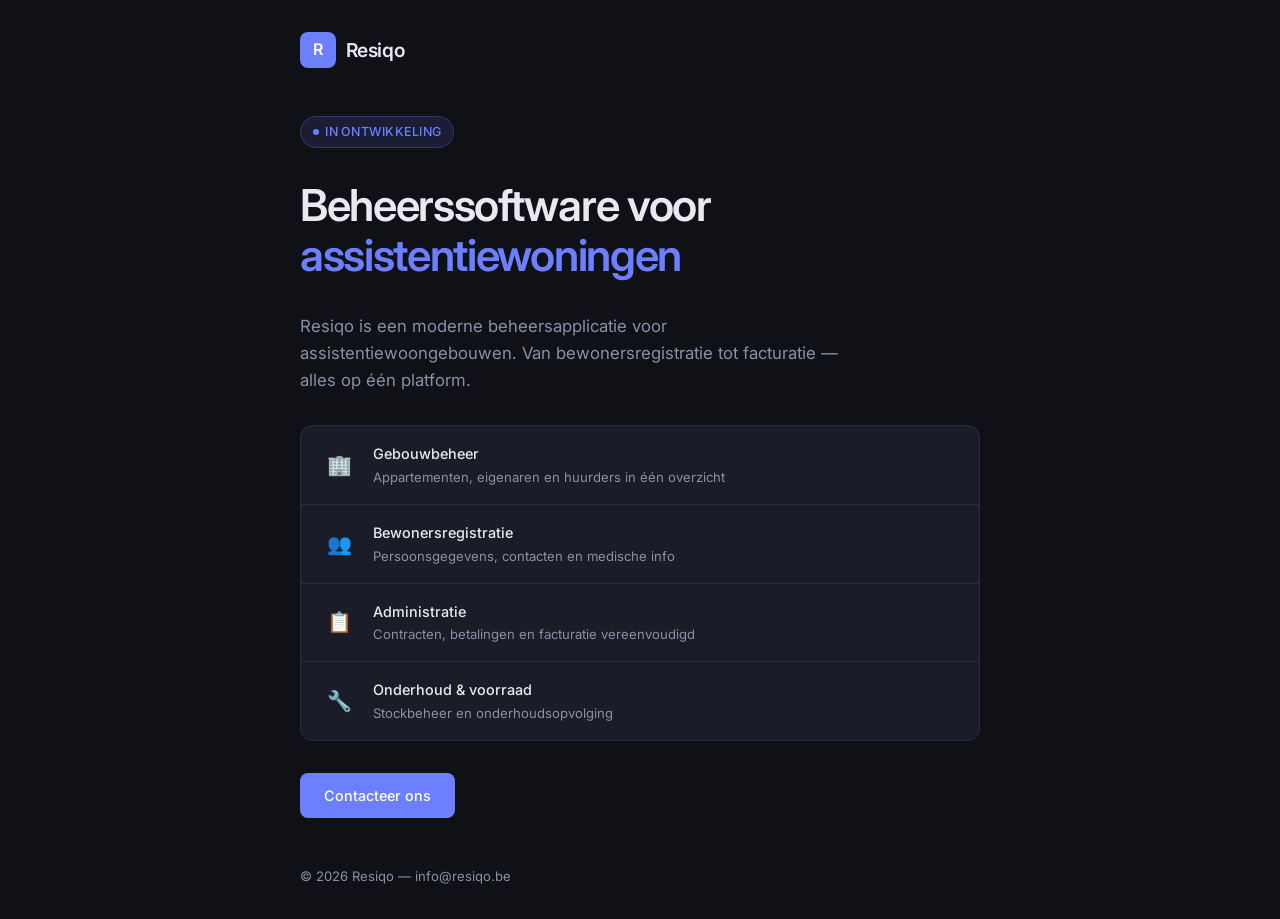
==== index.html @ 81315fbe "feat: initial landing page â Cloudflare Workers static site" ====
<!DOCTYPE html>
<html lang="nl">
<head>
  <meta charset="UTF-8" />
  <meta name="viewport" content="width=device-width, initial-scale=1.0" />
  <meta name="description" content="Resiqo — Beheerssoftware voor assistentiewoningen. Binnenkort beschikbaar." />
  <title>Resiqo</title>
  <link rel="preconnect" href="https://fonts.googleapis.com" />
  <link rel="preconnect" href="https://fonts.gstatic.com" crossorigin />
  <link href="https://fonts.googleapis.com/css2?family=Inter:wght@300;400;500;600&display=swap" rel="stylesheet" />
  <link rel="stylesheet" href="style.css" />
</head>
<body>
  <div class="container">
    <header>
      <div class="logo">
        <span class="logo-mark">R</span>
        <span class="logo-text">Resiqo</span>
      </div>
    </header>

    <main>
      <div class="badge">In ontwikkeling</div>
      <h1>Beheerssoftware voor<br /><span class="accent">assistentiewoningen</span></h1>
      <p class="subtitle">
        Resiqo is een moderne beheersapplicatie voor assistentiewoongebouwen.
        Van bewonersregistratie tot facturatie — alles op één platform.
      </p>

      <div class="features">
        <div class="feature">
          <div class="feature-icon">🏢</div>
          <div class="feature-text">
            <strong>Gebouwbeheer</strong>
            <span>Appartementen, eigenaren en huurders in één overzicht</span>
          </div>
        </div>
        <div class="feature">
          <div class="feature-icon">👥</div>
          <div class="feature-text">
            <strong>Bewonersregistratie</strong>
            <span>Persoonsgegevens, contacten en medische info</span>
          </div>
        </div>
        <div class="feature">
          <div class="feature-icon">📋</div>
          <div class="feature-text">
            <strong>Administratie</strong>
            <span>Contracten, betalingen en facturatie vereenvoudigd</span>
          </div>
        </div>
        <div class="feature">
          <div class="feature-icon">🔧</div>
          <div class="feature-text">
            <strong>Onderhoud & voorraad</strong>
            <span>Stockbeheer en onderhoudsopvolging</span>
          </div>
        </div>
      </div>

      <div class="cta">
        <a href="mailto:info@resiqo.be" class="btn">Contacteer ons</a>
      </div>
    </main>

    <footer>
      <p>&copy; 2026 Resiqo &mdash; <a href="mailto:info@resiqo.be">info@resiqo.be</a></p>
    </footer>
  </div>
</body>
</html>
---- style.css ----
*, *::before, *::after {
  box-sizing: border-box;
  margin: 0;
  padding: 0;
}

:root {
  --color-bg: #0f1117;
  --color-surface: #1a1d27;
  --color-border: #2a2d3a;
  --color-accent: #6c7fff;
  --color-accent-soft: rgba(108, 127, 255, 0.12);
  --color-text: #e8eaf0;
  --color-muted: #8b8fa8;
  --font: 'Inter', system-ui, sans-serif;
  --radius: 12px;
}

body {
  font-family: var(--font);
  background: var(--color-bg);
  color: var(--color-text);
  min-height: 100dvh;
  display: flex;
  align-items: center;
  justify-content: center;
  padding: 2rem 1rem;
  line-height: 1.6;
}

.container {
  max-width: 680px;
  width: 100%;
  display: flex;
  flex-direction: column;
  gap: 3rem;
}

/* Header */
header {
  display: flex;
  align-items: center;
}

.logo {
  display: flex;
  align-items: center;
  gap: 0.6rem;
}

.logo-mark {
  width: 36px;
  height: 36px;
  background: var(--color-accent);
  border-radius: 8px;
  display: flex;
  align-items: center;
  justify-content: center;
  font-weight: 600;
  font-size: 1rem;
  color: #fff;
  flex-shrink: 0;
}

.logo-text {
  font-size: 1.2rem;
  font-weight: 600;
  letter-spacing: -0.02em;
}

/* Main */
main {
  display: flex;
  flex-direction: column;
  gap: 2rem;
}

.badge {
  display: inline-flex;
  align-items: center;
  gap: 0.4rem;
  background: var(--color-accent-soft);
  border: 1px solid rgba(108, 127, 255, 0.25);
  color: var(--color-accent);
  font-size: 0.78rem;
  font-weight: 500;
  padding: 0.3rem 0.75rem;
  border-radius: 999px;
  width: fit-content;
  letter-spacing: 0.02em;
  text-transform: uppercase;
}

.badge::before {
  content: '';
  width: 6px;
  height: 6px;
  border-radius: 50%;
  background: var(--color-accent);
  animation: pulse 2s ease-in-out infinite;
}

@keyframes pulse {
  0%, 100% { opacity: 1; }
  50% { opacity: 0.3; }
}

h1 {
  font-size: clamp(2rem, 5vw, 2.75rem);
  font-weight: 600;
  line-height: 1.15;
  letter-spacing: -0.03em;
}

.accent {
  color: var(--color-accent);
}

.subtitle {
  color: var(--color-muted);
  font-size: 1.05rem;
  max-width: 540px;
}

/* Features */
.features {
  display: flex;
  flex-direction: column;
  gap: 0;
  border: 1px solid var(--color-border);
  border-radius: var(--radius);
  overflow: hidden;
  background: var(--color-surface);
}

.feature {
  display: flex;
  align-items: center;
  gap: 1rem;
  padding: 1rem 1.25rem;
  border-bottom: 1px solid var(--color-border);
}

.feature:last-child {
  border-bottom: none;
}

.feature-icon {
  font-size: 1.25rem;
  flex-shrink: 0;
  width: 36px;
  text-align: center;
}

.feature-text {
  display: flex;
  flex-direction: column;
  gap: 0.1rem;
}

.feature-text strong {
  font-size: 0.9rem;
  font-weight: 500;
}

.feature-text span {
  font-size: 0.82rem;
  color: var(--color-muted);
}

/* CTA */
.cta {
  display: flex;
}

.btn {
  display: inline-flex;
  align-items: center;
  background: var(--color-accent);
  color: #fff;
  text-decoration: none;
  font-size: 0.9rem;
  font-weight: 500;
  padding: 0.7rem 1.5rem;
  border-radius: 8px;
  transition: opacity 0.15s;
}

.btn:hover {
  opacity: 0.85;
}

/* Footer */
footer {
  color: var(--color-muted);
  font-size: 0.82rem;
}

footer a {
  color: var(--color-muted);
  text-decoration: none;
}

footer a:hover {
  color: var(--color-text);
}
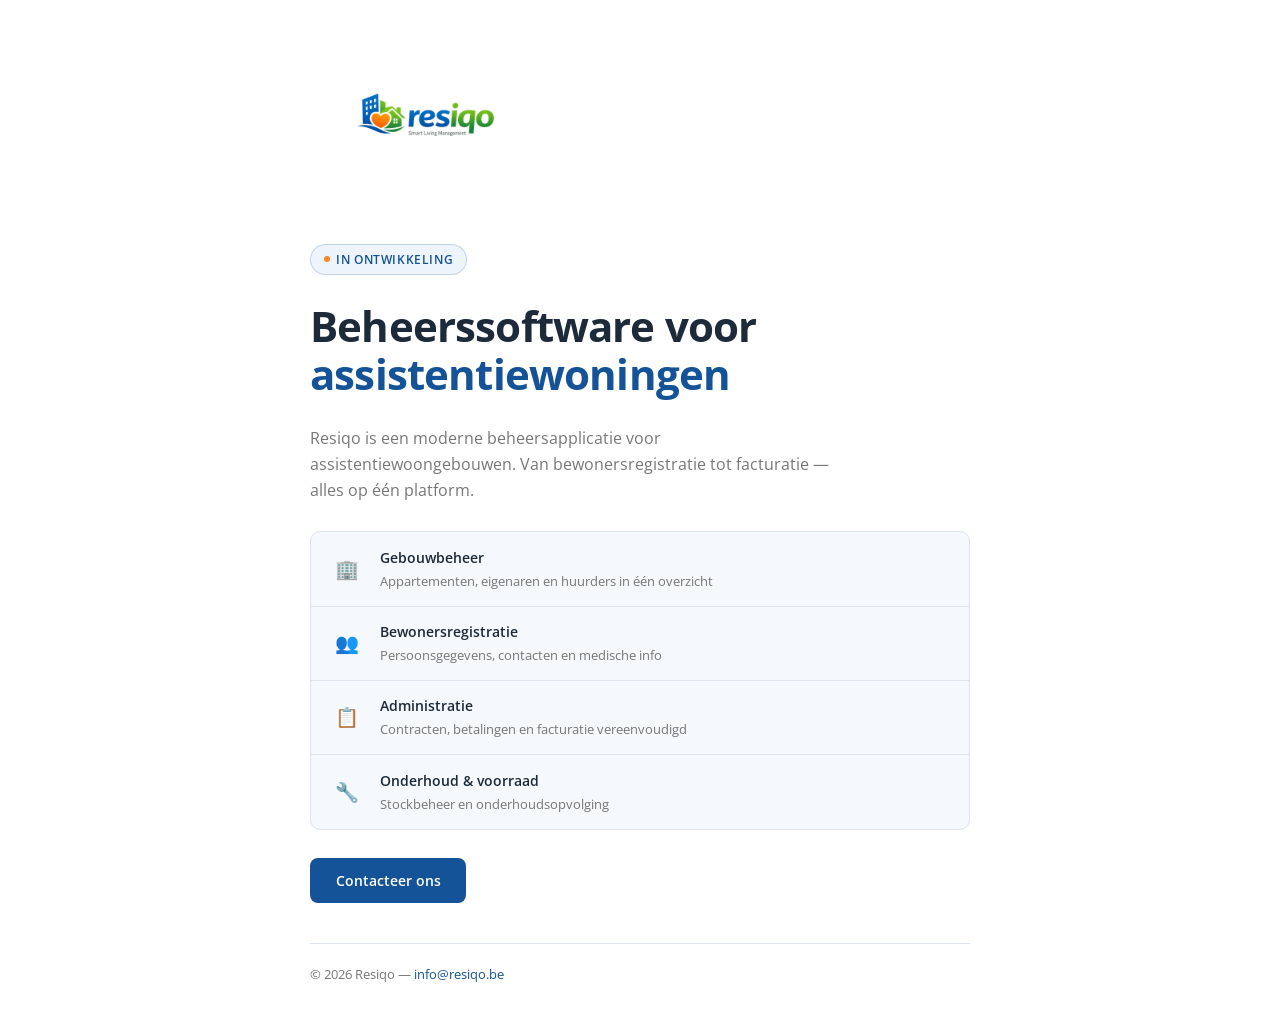
==== commit 65fb9f91: "feat: light theme with actual Resiqo brand colors and logo (#1)" ====
--- a/index.html
+++ b/index.html
@@ -3,20 +3,17 @@
 <head>
   <meta charset="UTF-8" />
   <meta name="viewport" content="width=device-width, initial-scale=1.0" />
-  <meta name="description" content="Resiqo — Beheerssoftware voor assistentiewoningen. Binnenkort beschikbaar." />
-  <title>Resiqo</title>
+  <meta name="description" content="Resiqo — Smart Living Management. Beheerssoftware voor assistentiewoningen. Binnenkort beschikbaar." />
+  <title>Resiqo — Smart Living Management</title>
   <link rel="preconnect" href="https://fonts.googleapis.com" />
   <link rel="preconnect" href="https://fonts.gstatic.com" crossorigin />
-  <link href="https://fonts.googleapis.com/css2?family=Inter:wght@300;400;500;600&display=swap" rel="stylesheet" />
+  <link href="https://fonts.googleapis.com/css2?family=Open+Sans:wght@300;400;600;700&display=swap" rel="stylesheet" />
   <link rel="stylesheet" href="style.css" />
 </head>
 <body>
   <div class="container">
     <header>
-      <div class="logo">
-        <span class="logo-mark">R</span>
-        <span class="logo-text">Resiqo</span>
-      </div>
+      <img src="logo.png" alt="Resiqo" class="logo" width="300" height="205" />
     </header>
 
     <main>
@@ -52,7 +49,7 @@
         <div class="feature">
           <div class="feature-icon">🔧</div>
           <div class="feature-text">
-            <strong>Onderhoud & voorraad</strong>
+            <strong>Onderhoud &amp; voorraad</strong>
             <span>Stockbeheer en onderhoudsopvolging</span>
           </div>
         </div>
--- a/style.css
+++ b/style.css
@@ -5,89 +5,75 @@
 }
 
 :root {
-  --color-bg: #0f1117;
-  --color-surface: #1a1d27;
-  --color-border: #2a2d3a;
-  --color-accent: #6c7fff;
-  --color-accent-soft: rgba(108, 127, 255, 0.12);
-  --color-text: #e8eaf0;
-  --color-muted: #8b8fa8;
-  --font: 'Inter', system-ui, sans-serif;
-  --radius: 12px;
+  --blue:        #145397;
+  --blue-light:  #1a6bbf;
+  --blue-bg:     #eef4fb;
+  --green:       #58854C;
+  --orange:      #F8862A;
+  --gray:        #777777;
+  --text:        #1c2a3a;
+  --border:      #dde4ed;
+  --surface:     #f5f8fc;
+  --font:        'Open Sans', system-ui, sans-serif;
+  --radius:      10px;
 }
 
 body {
   font-family: var(--font);
-  background: var(--color-bg);
-  color: var(--color-text);
+  background: #ffffff;
+  color: var(--text);
   min-height: 100dvh;
   display: flex;
   align-items: center;
   justify-content: center;
-  padding: 2rem 1rem;
+  padding: 2.5rem 1.25rem;
   line-height: 1.6;
 }
 
 .container {
-  max-width: 680px;
+  max-width: 660px;
   width: 100%;
   display: flex;
   flex-direction: column;
-  gap: 3rem;
-}
-
-/* Header */
+  gap: 2.5rem;
+}
+
+/* ── Header / Logo ────────────────────────────────────────────────────────── */
+
 header {
   display: flex;
   align-items: center;
 }
 
 .logo {
-  display: flex;
-  align-items: center;
-  gap: 0.6rem;
-}
-
-.logo-mark {
-  width: 36px;
-  height: 36px;
-  background: var(--color-accent);
-  border-radius: 8px;
-  display: flex;
-  align-items: center;
-  justify-content: center;
-  font-weight: 600;
-  font-size: 1rem;
-  color: #fff;
-  flex-shrink: 0;
-}
-
-.logo-text {
-  font-size: 1.2rem;
-  font-weight: 600;
-  letter-spacing: -0.02em;
-}
-
-/* Main */
+  height: auto;
+  max-width: 240px;
+  /* white background on PNG blends with page */
+}
+
+/* ── Main ─────────────────────────────────────────────────────────────────── */
+
 main {
   display: flex;
   flex-direction: column;
-  gap: 2rem;
-}
+  gap: 1.75rem;
+}
+
+/* ── Badge ────────────────────────────────────────────────────────────────── */
 
 .badge {
   display: inline-flex;
   align-items: center;
   gap: 0.4rem;
-  background: var(--color-accent-soft);
-  border: 1px solid rgba(108, 127, 255, 0.25);
-  color: var(--color-accent);
-  font-size: 0.78rem;
-  font-weight: 500;
-  padding: 0.3rem 0.75rem;
+  background: var(--blue-bg);
+  border: 1px solid rgba(20, 83, 151, 0.2);
+  color: var(--blue);
+  font-size: 0.75rem;
+  font-weight: 600;
+  padding: 0.3rem 0.8rem;
   border-radius: 999px;
   width: fit-content;
-  letter-spacing: 0.02em;
+  letter-spacing: 0.05em;
   text-transform: uppercase;
 }
 
@@ -96,49 +82,54 @@
   width: 6px;
   height: 6px;
   border-radius: 50%;
-  background: var(--color-accent);
+  background: var(--orange);
   animation: pulse 2s ease-in-out infinite;
 }
 
 @keyframes pulse {
-  0%, 100% { opacity: 1; }
-  50% { opacity: 0.3; }
-}
+  0%, 100% { opacity: 1; transform: scale(1); }
+  50%       { opacity: 0.4; transform: scale(0.8); }
+}
+
+/* ── Heading ──────────────────────────────────────────────────────────────── */
 
 h1 {
-  font-size: clamp(2rem, 5vw, 2.75rem);
-  font-weight: 600;
+  font-size: clamp(1.9rem, 5vw, 2.6rem);
+  font-weight: 700;
   line-height: 1.15;
-  letter-spacing: -0.03em;
+  letter-spacing: -0.02em;
+  color: var(--text);
 }
 
 .accent {
-  color: var(--color-accent);
-}
+  color: var(--blue);
+}
+
+/* ── Subtitle ─────────────────────────────────────────────────────────────── */
 
 .subtitle {
-  color: var(--color-muted);
-  font-size: 1.05rem;
-  max-width: 540px;
-}
-
-/* Features */
+  color: var(--gray);
+  font-size: 1rem;
+  max-width: 520px;
+}
+
+/* ── Features ─────────────────────────────────────────────────────────────── */
+
 .features {
   display: flex;
   flex-direction: column;
-  gap: 0;
-  border: 1px solid var(--color-border);
+  border: 1px solid var(--border);
   border-radius: var(--radius);
   overflow: hidden;
-  background: var(--color-surface);
+  background: var(--surface);
 }
 
 .feature {
   display: flex;
   align-items: center;
   gap: 1rem;
-  padding: 1rem 1.25rem;
-  border-bottom: 1px solid var(--color-border);
+  padding: 0.9rem 1.2rem;
+  border-bottom: 1px solid var(--border);
 }
 
 .feature:last-child {
@@ -146,9 +137,9 @@
 }
 
 .feature-icon {
-  font-size: 1.25rem;
+  font-size: 1.2rem;
   flex-shrink: 0;
-  width: 36px;
+  width: 34px;
   text-align: center;
 }
 
@@ -159,16 +150,18 @@
 }
 
 .feature-text strong {
-  font-size: 0.9rem;
-  font-weight: 500;
+  font-size: 0.88rem;
+  font-weight: 600;
+  color: var(--text);
 }
 
 .feature-text span {
-  font-size: 0.82rem;
-  color: var(--color-muted);
-}
-
-/* CTA */
+  font-size: 0.8rem;
+  color: var(--gray);
+}
+
+/* ── CTA ──────────────────────────────────────────────────────────────────── */
+
 .cta {
   display: flex;
 }
@@ -176,31 +169,35 @@
 .btn {
   display: inline-flex;
   align-items: center;
-  background: var(--color-accent);
+  background: var(--blue);
   color: #fff;
   text-decoration: none;
+  font-family: var(--font);
   font-size: 0.9rem;
-  font-weight: 500;
-  padding: 0.7rem 1.5rem;
+  font-weight: 600;
+  padding: 0.7rem 1.6rem;
   border-radius: 8px;
-  transition: opacity 0.15s;
+  transition: background 0.15s;
 }
 
 .btn:hover {
-  opacity: 0.85;
-}
-
-/* Footer */
+  background: var(--blue-light);
+}
+
+/* ── Footer ───────────────────────────────────────────────────────────────── */
+
 footer {
-  color: var(--color-muted);
-  font-size: 0.82rem;
+  color: var(--gray);
+  font-size: 0.8rem;
+  border-top: 1px solid var(--border);
+  padding-top: 1.25rem;
 }
 
 footer a {
-  color: var(--color-muted);
+  color: var(--blue);
   text-decoration: none;
 }
 
 footer a:hover {
-  color: var(--color-text);
-}
+  text-decoration: underline;
+}
